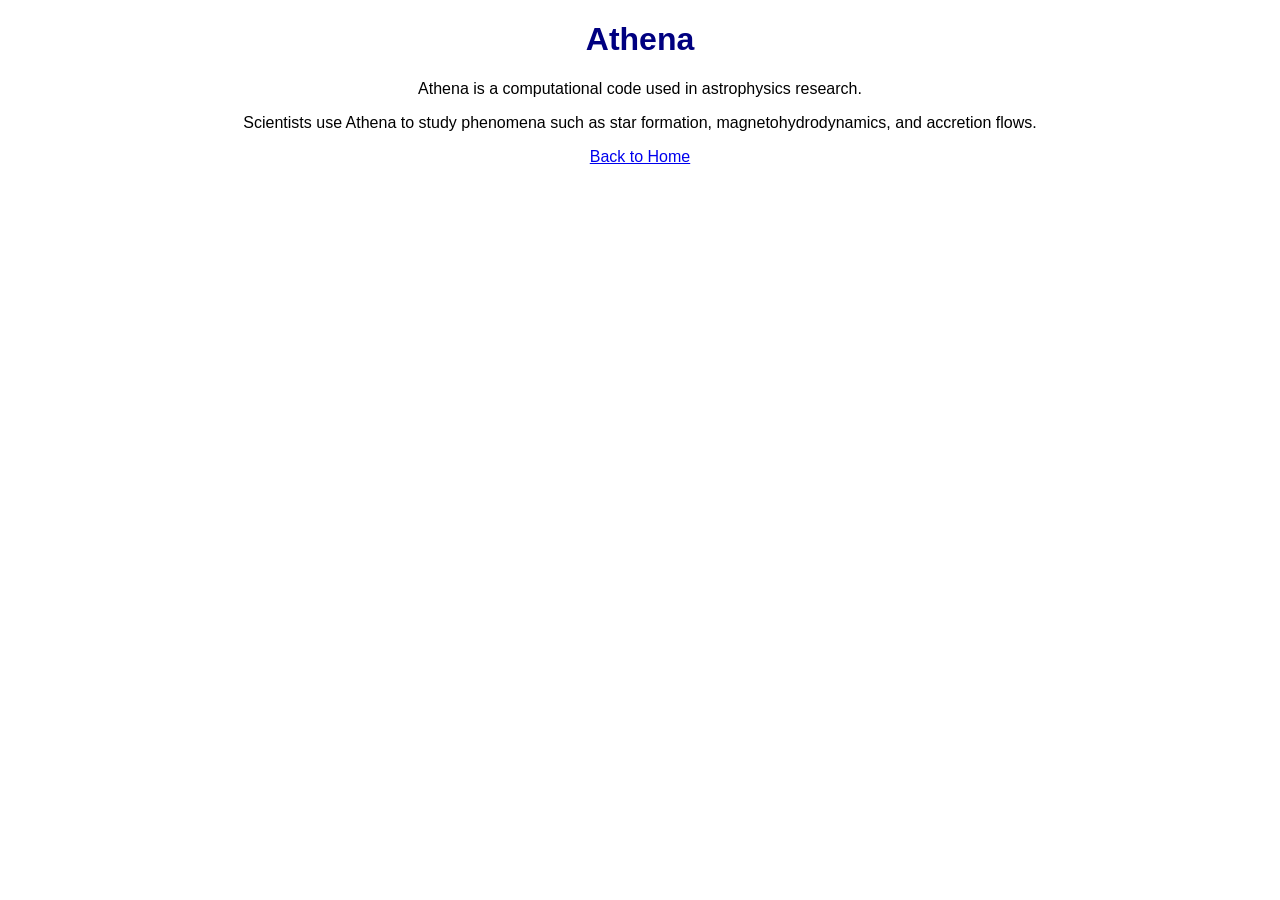
==== athena.html @ a4457a25 "Create athena.html" ====
<!DOCTYPE html>
<html>

<head>
    <title>Athena</title>
    <link rel="stylesheet" href="styles.css">
</head>

<body>

    <h1>Athena</h1>

    <p>
        Athena is a computational code used in astrophysics research.
    </p>

    <p>
        Scientists use Athena to study phenomena such as
        star formation, magnetohydrodynamics, and accretion flows.
    </p>

    <a href="index.html">
        Back to Home
    </a>

</body>

</html>
---- styles.css ----
body {
    text-align: center;
    font-family: Arial;
}

h1 {
    color: navy;
}
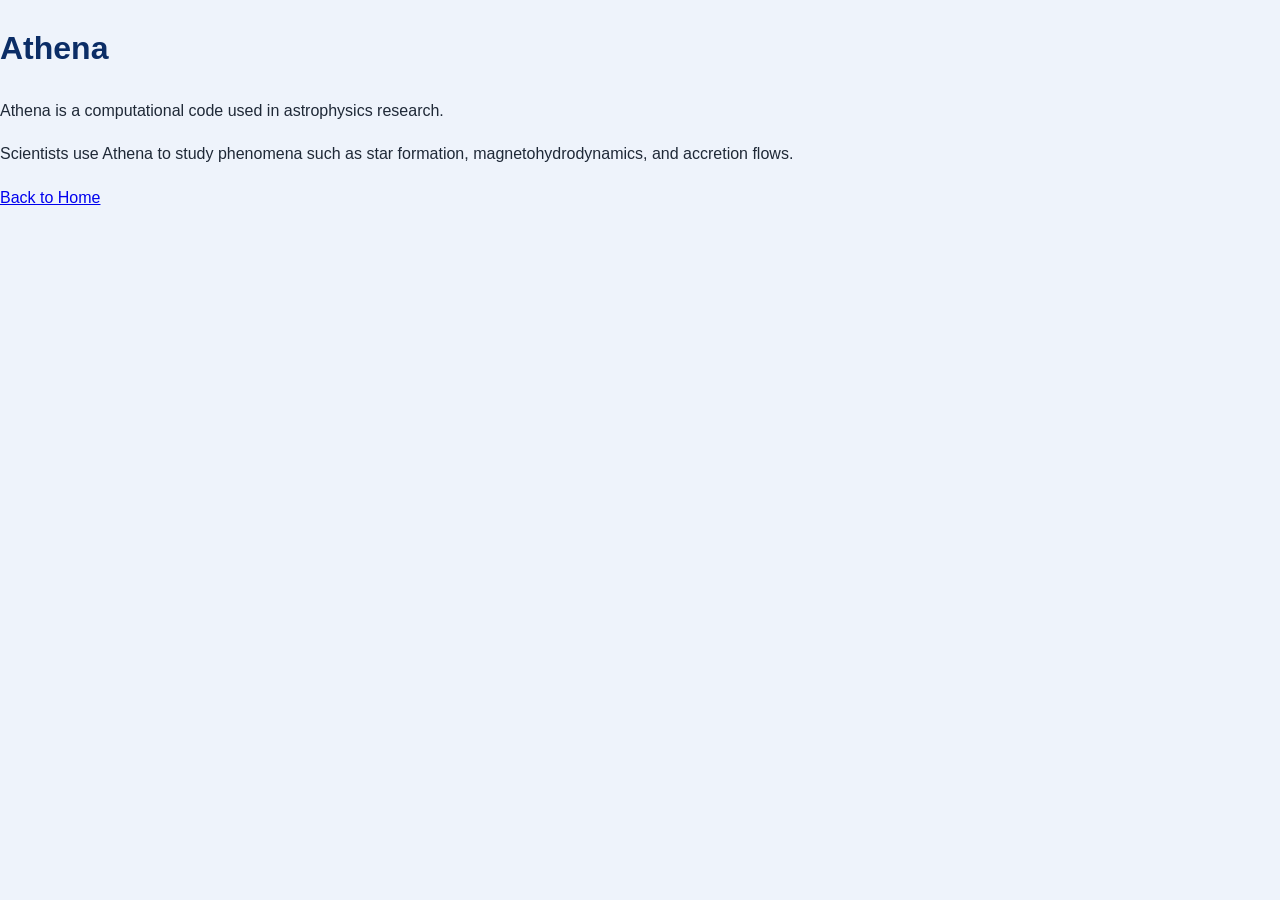
==== commit c18273a9: "Week 5 Stars module quiz updated" ====
--- a/athena.html
+++ b/athena.html
@@ -2,6 +2,7 @@
 <html>
 
 <head>
+    <meta charset="UTF-8">
     <title>Athena</title>
     <link rel="stylesheet" href="styles.css">
 </head>
--- a/styles.css
+++ b/styles.css
@@ -1,8 +1,252 @@
+* {
+    box-sizing: border-box;
+}
+
 body {
+    margin: 0;
+    font-family: Arial, Helvetica, sans-serif;
+    background: #eef3fb;
+    color: #1f2937;
+    line-height: 1.7;
+}
+
+.top-nav {
+    background: #0b2d66;
+    color: white;
+    padding: 14px 28px;
+    display: flex;
+    justify-content: space-between;
+    align-items: center;
+}
+
+.top-nav a {
+    color: white;
+    margin-left: 15px;
+    text-decoration: none;
+}
+
+.brand {
+    font-size: 20px;
+    font-weight: bold;
+}
+
+.course-layout {
+    display: grid;
+    grid-template-columns: 260px 1fr;
+    gap: 24px;
+    width: 94%;
+    max-width: 1250px;
+    margin: 28px auto;
+}
+
+.sidebar {
+    background: white;
+    border-radius: 14px;
+    padding: 20px;
+    box-shadow: 0 0 14px rgba(0,0,0,0.08);
+    height: fit-content;
+    position: sticky;
+    top: 20px;
+}
+
+.sidebar a {
+    display: block;
+    padding: 10px 12px;
+    margin: 6px 0;
+    color: #22314d;
+    border-radius: 8px;
+    text-decoration: none;
+    font-weight: bold;
+}
+
+.sidebar a:hover {
+    background: #edf4ff;
+}
+
+.quiz-link {
+    background: #123a7d;
+    color: white !important;
     text-align: center;
-    font-family: Arial;
+    margin-top: 18px !important;
+}
+
+.content {
+    background: white;
+    border-radius: 14px;
+    padding: 34px;
+    box-shadow: 0 0 14px rgba(0,0,0,0.08);
+}
+
+.hero {
+    background: linear-gradient(135deg, #0b2d66, #285cc4);
+    color: white;
+    padding: 34px;
+    border-radius: 14px;
 }
 
 h1 {
-    color: navy;
-}
+    color: #0b2d66;
+}
+
+.hero h1 {
+    color: white;
+}
+
+h2 {
+    color: #123a7d;
+    border-bottom: 2px solid #d7e5ff;
+    padding-bottom: 8px;
+    margin-top: 42px;
+}
+
+.info-grid {
+    display: grid;
+    grid-template-columns: repeat(3, 1fr);
+    gap: 14px;
+    margin: 25px 0;
+}
+
+.info-card, .callout, .warning-callout, .resource-list {
+    border-radius: 12px;
+    padding: 18px;
+}
+
+.info-card {
+    background: #f5f8ff;
+    border: 1px solid #d8e6ff;
+}
+
+.callout {
+    background: #edf4ff;
+    border-left: 6px solid #2f6fdd;
+}
+
+.warning-callout {
+    background: #fff7ed;
+    border-left: 6px solid #f59e0b;
+}
+
+.lesson-image {
+    display: block;
+    width: 100%;
+    max-width: 750px;
+    margin: 24px auto 8px;
+    border-radius: 12px;
+}
+
+.caption {
+    text-align: center;
+    color: #5b6472;
+    font-size: 14px;
+}
+
+table {
+    width: 100%;
+    border-collapse: collapse;
+}
+
+th {
+    background: #123a7d;
+    color: white;
+}
+
+th, td {
+    border: 1px solid #d7e5ff;
+    padding: 11px;
+}
+
+.button-row {
+    display: flex;
+    justify-content: space-between;
+    margin-top: 30px;
+}
+
+.button {
+    background: #123a7d;
+    color: white;
+    padding: 13px 20px;
+    border-radius: 9px;
+    text-decoration: none;
+    font-weight: bold;
+}
+
+.secondary-button {
+    background: #e7efff;
+    color: #123a7d;
+}
+
+.option {
+    display: flex;
+    align-items: center;
+    gap: 10px;
+    margin: 12px 0;
+    padding: 12px;
+    background: white;
+    border: 1px solid #d7e5ff;
+    border-radius: 10px;
+}
+
+.option input {
+    width: auto;
+    margin: 0;
+}
+
+.feedback {
+    margin-top: 14px;
+    padding: 14px;
+    border-radius: 10px;
+    display: none;
+}
+
+.feedback.correct {
+    background: #ecfdf3;
+    border-left: 5px solid #16a34a;
+}
+
+.feedback.incorrect {
+    background: #fff1f2;
+    border-left: 5px solid #dc2626;
+}
+
+@media (max-width: 850px) {
+    .course-layout {
+        grid-template-columns: 1fr;
+    }
+
+    .sidebar {
+        position: static;
+    }
+
+    .info-grid {
+        grid-template-columns: 1fr;
+    }
+}
+/* Better quiz answer layout */
+.option {
+    display: flex;
+    align-items: flex-start;
+    gap: 12px;
+    padding: 12px 14px;
+    margin: 10px 0;
+    background: white;
+    border: 1px solid #d7e5ff;
+    border-radius: 10px;
+    cursor: pointer;
+    text-align: left;
+    font-weight: normal;
+}
+
+.option input[type="radio"] {
+    width: auto;
+    margin-top: 6px;
+    flex-shrink: 0;
+}
+
+.option:hover {
+    background: #edf4ff;
+    border-color: #8bb7ff;
+}
+
+.question {
+    text-align: left;
+}
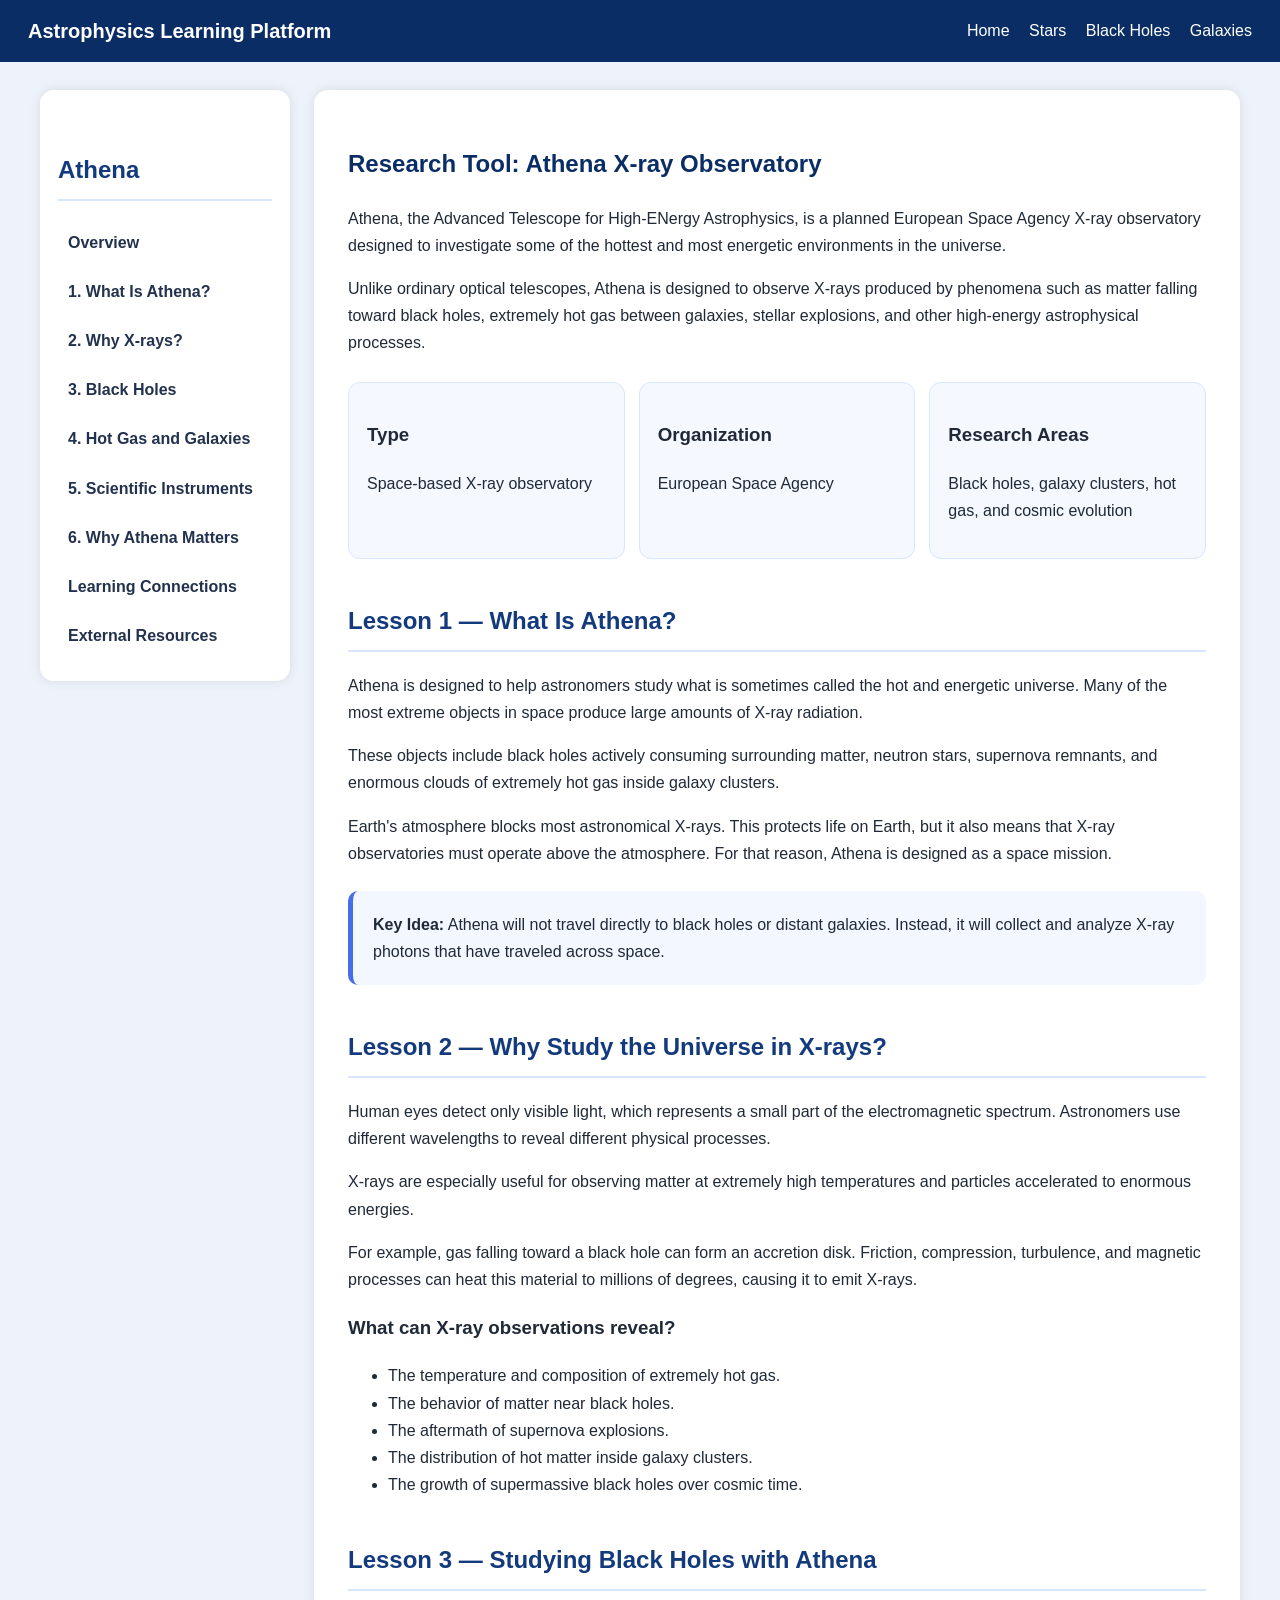
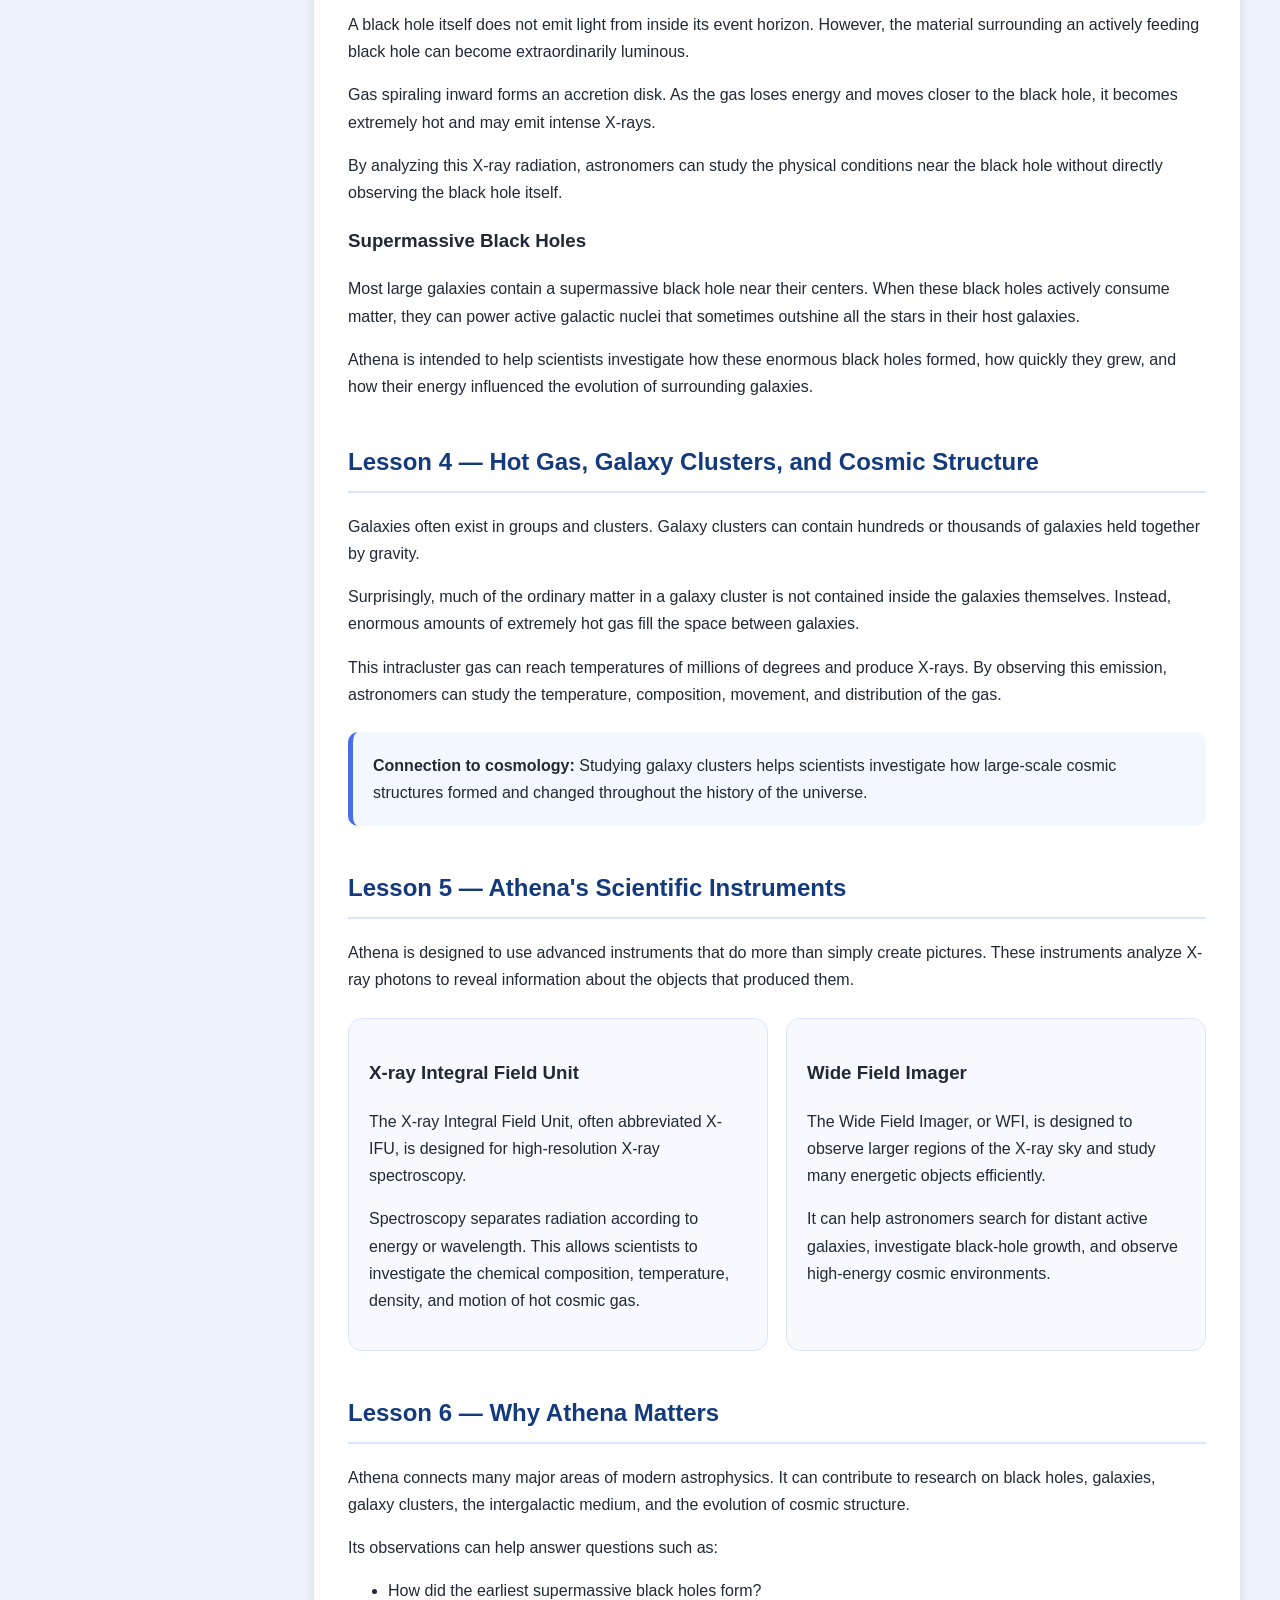
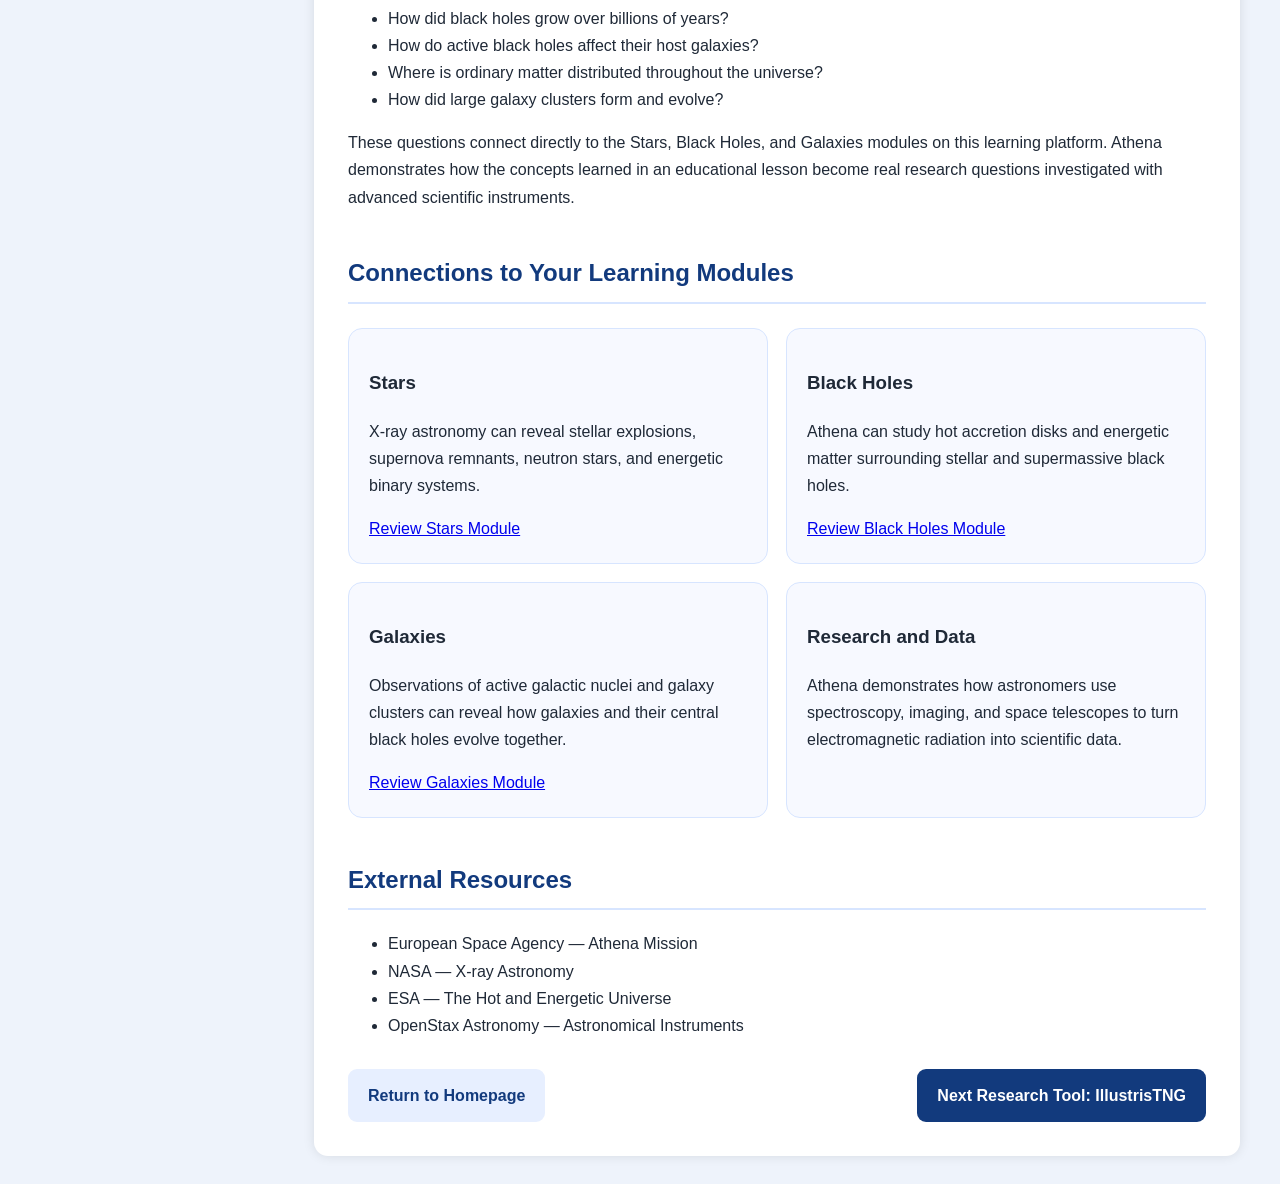
==== commit 0410da2e: "Week 7 final improvements and testing" ====
--- a/athena.html
+++ b/athena.html
@@ -3,27 +3,697 @@
 
 <head>
     <meta charset="UTF-8">
-    <title>Athena</title>
-    <link rel="stylesheet" href="styles.css">
+
+    <title>Athena X-ray Observatory | Astrophysics Learning Platform</title>
+
+    <link rel="stylesheet" href="styles.css?v=99">
+
+    <style>
+
+        .course-layout {
+            display: flex !important;
+            align-items: flex-start;
+            gap: 24px;
+            width: 94%;
+            max-width: 1200px;
+            margin: 28px auto;
+        }
+
+        .sidebar {
+            width: 250px !important;
+            min-width: 250px;
+            background: white;
+            border-radius: 14px;
+            padding: 18px;
+            box-shadow: 0 0 12px rgba(0, 0, 0, 0.1);
+            position: sticky;
+            top: 20px;
+        }
+
+        .sidebar a {
+            display: block !important;
+            padding: 8px 10px;
+            margin: 6px 0;
+            color: #22314d;
+            border-radius: 8px;
+            text-decoration: none;
+            font-weight: bold;
+        }
+
+        .sidebar a:hover {
+            background: #edf4ff;
+        }
+
+        .content {
+            flex: 1;
+            background: white;
+            border-radius: 14px;
+            padding: 34px;
+            box-shadow: 0 0 12px rgba(0, 0, 0, 0.1);
+        }
+
+        .mission-card {
+            background: #f3f7ff;
+            border-left: 5px solid #456ee8;
+            border-radius: 10px;
+            padding: 20px;
+            margin: 24px 0;
+        }
+
+        .science-grid {
+            display: grid;
+            grid-template-columns: repeat(2, minmax(0, 1fr));
+            gap: 18px;
+            margin: 24px 0;
+        }
+
+        .science-card {
+            background: #f7f9ff;
+            border: 1px solid #d7e5ff;
+            border-radius: 14px;
+            padding: 20px;
+        }
+
+        .lesson-image {
+            display: block;
+            width: 70% !important;
+            max-width: 500px !important;
+            height: auto;
+            margin: 20px auto 8px;
+            border-radius: 10px;
+        }
+
+        @media (max-width: 850px) {
+
+            .course-layout {
+                display: block !important;
+            }
+
+            .sidebar {
+                width: auto !important;
+                position: static;
+                margin-bottom: 20px;
+            }
+
+            .science-grid {
+                grid-template-columns: 1fr;
+            }
+
+            .lesson-image {
+                width: 100% !important;
+            }
+        }
+
+    </style>
+
 </head>
 
+
 <body>
 
-    <h1>Athena</h1>
-
-    <p>
-        Athena is a computational code used in astrophysics research.
-    </p>
-
-    <p>
-        Scientists use Athena to study phenomena such as
-        star formation, magnetohydrodynamics, and accretion flows.
-    </p>
-
-    <a href="index.html">
-        Back to Home
-    </a>
+
+<nav class="top-nav">
+
+    <div class="brand">
+        Astrophysics Learning Platform
+    </div>
+
+    <div>
+        <a href="index.html">Home</a>
+        <a href="stars.html">Stars</a>
+        <a href="blackholes.html">Black Holes</a>
+        <a href="galaxies.html">Galaxies</a>
+    </div>
+
+</nav>
+
+
+<div class="course-layout">
+
+
+    <!-- SIDEBAR -->
+
+    <aside class="sidebar">
+
+        <h2>Athena</h2>
+
+        <a href="#overview">Overview</a>
+
+        <a href="#lesson1">
+            1. What Is Athena?
+        </a>
+
+        <a href="#lesson2">
+            2. Why X-rays?
+        </a>
+
+        <a href="#lesson3">
+            3. Black Holes
+        </a>
+
+        <a href="#lesson4">
+            4. Hot Gas and Galaxies
+        </a>
+
+        <a href="#lesson5">
+            5. Scientific Instruments
+        </a>
+
+        <a href="#lesson6">
+            6. Why Athena Matters
+        </a>
+
+        <a href="#connections">
+            Learning Connections
+        </a>
+
+        <a href="#resources">
+            External Resources
+        </a>
+
+    </aside>
+
+
+    <!-- MAIN CONTENT -->
+
+    <main class="content">
+
+
+        <!-- OVERVIEW -->
+
+        <section id="overview">
+
+            <h1>
+                Research Tool: Athena X-ray Observatory
+            </h1>
+
+            <p>
+                Athena, the Advanced Telescope for High-ENergy
+                Astrophysics, is a planned European Space Agency
+                X-ray observatory designed to investigate some of
+                the hottest and most energetic environments in the
+                universe.
+            </p>
+
+            <p>
+                Unlike ordinary optical telescopes, Athena is designed
+                to observe X-rays produced by phenomena such as matter
+                falling toward black holes, extremely hot gas between
+                galaxies, stellar explosions, and other high-energy
+                astrophysical processes.
+            </p>
+
+        </section>
+
+
+        <div class="info-grid">
+
+            <div class="info-card">
+
+                <h3>Type</h3>
+
+                <p>
+                    Space-based X-ray observatory
+                </p>
+
+            </div>
+
+
+            <div class="info-card">
+
+                <h3>Organization</h3>
+
+                <p>
+                    European Space Agency
+                </p>
+
+            </div>
+
+
+            <div class="info-card">
+
+                <h3>Research Areas</h3>
+
+                <p>
+                    Black holes, galaxy clusters, hot gas,
+                    and cosmic evolution
+                </p>
+
+            </div>
+
+        </div>
+
+
+        <!-- LESSON 1 -->
+
+        <section id="lesson1">
+
+            <h2>
+                Lesson 1 — What Is Athena?
+            </h2>
+
+            <p>
+                Athena is designed to help astronomers study what is
+                sometimes called the hot and energetic universe. Many
+                of the most extreme objects in space produce large
+                amounts of X-ray radiation.
+            </p>
+
+            <p>
+                These objects include black holes actively consuming
+                surrounding matter, neutron stars, supernova remnants,
+                and enormous clouds of extremely hot gas inside galaxy
+                clusters.
+            </p>
+
+            <p>
+                Earth's atmosphere blocks most astronomical X-rays.
+                This protects life on Earth, but it also means that
+                X-ray observatories must operate above the atmosphere.
+                For that reason, Athena is designed as a space mission.
+            </p>
+
+            <div class="mission-card">
+
+                <strong>Key Idea:</strong>
+
+                Athena will not travel directly to black holes or
+                distant galaxies. Instead, it will collect and analyze
+                X-ray photons that have traveled across space.
+
+            </div>
+
+        </section>
+
+
+        <!-- LESSON 2 -->
+
+        <section id="lesson2">
+
+            <h2>
+                Lesson 2 — Why Study the Universe in X-rays?
+            </h2>
+
+            <p>
+                Human eyes detect only visible light, which represents
+                a small part of the electromagnetic spectrum.
+                Astronomers use different wavelengths to reveal
+                different physical processes.
+            </p>
+
+            <p>
+                X-rays are especially useful for observing matter at
+                extremely high temperatures and particles accelerated
+                to enormous energies.
+            </p>
+
+            <p>
+                For example, gas falling toward a black hole can form
+                an accretion disk. Friction, compression, turbulence,
+                and magnetic processes can heat this material to
+                millions of degrees, causing it to emit X-rays.
+            </p>
+
+            <h3>
+                What can X-ray observations reveal?
+            </h3>
+
+            <ul>
+
+                <li>
+                    The temperature and composition of extremely hot gas.
+                </li>
+
+                <li>
+                    The behavior of matter near black holes.
+                </li>
+
+                <li>
+                    The aftermath of supernova explosions.
+                </li>
+
+                <li>
+                    The distribution of hot matter inside galaxy clusters.
+                </li>
+
+                <li>
+                    The growth of supermassive black holes over cosmic time.
+                </li>
+
+            </ul>
+
+        </section>
+
+
+        <!-- LESSON 3 -->
+
+        <section id="lesson3">
+
+            <h2>
+                Lesson 3 — Studying Black Holes with Athena
+            </h2>
+
+            <p>
+                A black hole itself does not emit light from inside its
+                event horizon. However, the material surrounding an
+                actively feeding black hole can become extraordinarily
+                luminous.
+            </p>
+
+            <p>
+                Gas spiraling inward forms an accretion disk. As the
+                gas loses energy and moves closer to the black hole,
+                it becomes extremely hot and may emit intense X-rays.
+            </p>
+
+            <p>
+                By analyzing this X-ray radiation, astronomers can study
+                the physical conditions near the black hole without
+                directly observing the black hole itself.
+            </p>
+
+            <h3>
+                Supermassive Black Holes
+            </h3>
+
+            <p>
+                Most large galaxies contain a supermassive black hole
+                near their centers. When these black holes actively
+                consume matter, they can power active galactic nuclei
+                that sometimes outshine all the stars in their host
+                galaxies.
+            </p>
+
+            <p>
+                Athena is intended to help scientists investigate how
+                these enormous black holes formed, how quickly they
+                grew, and how their energy influenced the evolution
+                of surrounding galaxies.
+            </p>
+
+        </section>
+
+
+        <!-- LESSON 4 -->
+
+        <section id="lesson4">
+
+            <h2>
+                Lesson 4 — Hot Gas, Galaxy Clusters, and Cosmic Structure
+            </h2>
+
+            <p>
+                Galaxies often exist in groups and clusters. Galaxy
+                clusters can contain hundreds or thousands of galaxies
+                held together by gravity.
+            </p>
+
+            <p>
+                Surprisingly, much of the ordinary matter in a galaxy
+                cluster is not contained inside the galaxies themselves.
+                Instead, enormous amounts of extremely hot gas fill the
+                space between galaxies.
+            </p>
+
+            <p>
+                This intracluster gas can reach temperatures of millions
+                of degrees and produce X-rays. By observing this emission,
+                astronomers can study the temperature, composition,
+                movement, and distribution of the gas.
+            </p>
+
+            <div class="mission-card">
+
+                <strong>Connection to cosmology:</strong>
+
+                Studying galaxy clusters helps scientists investigate
+                how large-scale cosmic structures formed and changed
+                throughout the history of the universe.
+
+            </div>
+
+        </section>
+
+
+        <!-- LESSON 5 -->
+
+        <section id="lesson5">
+
+            <h2>
+                Lesson 5 — Athena's Scientific Instruments
+            </h2>
+
+            <p>
+                Athena is designed to use advanced instruments that do
+                more than simply create pictures. These instruments
+                analyze X-ray photons to reveal information about the
+                objects that produced them.
+            </p>
+
+
+            <div class="science-grid">
+
+
+                <div class="science-card">
+
+                    <h3>
+                        X-ray Integral Field Unit
+                    </h3>
+
+                    <p>
+                        The X-ray Integral Field Unit, often abbreviated
+                        X-IFU, is designed for high-resolution X-ray
+                        spectroscopy.
+                    </p>
+
+                    <p>
+                        Spectroscopy separates radiation according to
+                        energy or wavelength. This allows scientists to
+                        investigate the chemical composition,
+                        temperature, density, and motion of hot cosmic gas.
+                    </p>
+
+                </div>
+
+
+                <div class="science-card">
+
+                    <h3>
+                        Wide Field Imager
+                    </h3>
+
+                    <p>
+                        The Wide Field Imager, or WFI, is designed to
+                        observe larger regions of the X-ray sky and study
+                        many energetic objects efficiently.
+                    </p>
+
+                    <p>
+                        It can help astronomers search for distant active
+                        galaxies, investigate black-hole growth, and
+                        observe high-energy cosmic environments.
+                    </p>
+
+                </div>
+
+
+            </div>
+
+        </section>
+
+
+        <!-- LESSON 6 -->
+
+        <section id="lesson6">
+
+            <h2>
+                Lesson 6 — Why Athena Matters
+            </h2>
+
+            <p>
+                Athena connects many major areas of modern astrophysics.
+                It can contribute to research on black holes, galaxies,
+                galaxy clusters, the intergalactic medium, and the
+                evolution of cosmic structure.
+            </p>
+
+            <p>
+                Its observations can help answer questions such as:
+            </p>
+
+            <ul>
+
+                <li>
+                    How did the earliest supermassive black holes form?
+                </li>
+
+                <li>
+                    How did black holes grow over billions of years?
+                </li>
+
+                <li>
+                    How do active black holes affect their host galaxies?
+                </li>
+
+                <li>
+                    Where is ordinary matter distributed throughout
+                    the universe?
+                </li>
+
+                <li>
+                    How did large galaxy clusters form and evolve?
+                </li>
+
+            </ul>
+
+            <p>
+                These questions connect directly to the Stars, Black
+                Holes, and Galaxies modules on this learning platform.
+                Athena demonstrates how the concepts learned in an
+                educational lesson become real research questions
+                investigated with advanced scientific instruments.
+            </p>
+
+        </section>
+
+
+        <!-- CONNECTIONS -->
+
+        <section id="connections">
+
+            <h2>
+                Connections to Your Learning Modules
+            </h2>
+
+
+            <div class="science-grid">
+
+
+                <div class="science-card">
+
+                    <h3>Stars</h3>
+
+                    <p>
+                        X-ray astronomy can reveal stellar explosions,
+                        supernova remnants, neutron stars, and energetic
+                        binary systems.
+                    </p>
+
+                    <a href="stars.html">
+                        Review Stars Module
+                    </a>
+
+                </div>
+
+
+                <div class="science-card">
+
+                    <h3>Black Holes</h3>
+
+                    <p>
+                        Athena can study hot accretion disks and energetic
+                        matter surrounding stellar and supermassive black holes.
+                    </p>
+
+                    <a href="blackholes.html">
+                        Review Black Holes Module
+                    </a>
+
+                </div>
+
+
+                <div class="science-card">
+
+                    <h3>Galaxies</h3>
+
+                    <p>
+                        Observations of active galactic nuclei and galaxy
+                        clusters can reveal how galaxies and their central
+                        black holes evolve together.
+                    </p>
+
+                    <a href="galaxies.html">
+                        Review Galaxies Module
+                    </a>
+
+                </div>
+
+
+                <div class="science-card">
+
+                    <h3>Research and Data</h3>
+
+                    <p>
+                        Athena demonstrates how astronomers use
+                        spectroscopy, imaging, and space telescopes to
+                        turn electromagnetic radiation into scientific data.
+                    </p>
+
+                </div>
+
+
+            </div>
+
+        </section>
+
+
+        <!-- RESOURCES -->
+
+        <section id="resources">
+
+            <h2>
+                External Resources
+            </h2>
+
+            <ul>
+
+                <li>
+                    European Space Agency — Athena Mission
+                </li>
+
+                <li>
+                    NASA — X-ray Astronomy
+                </li>
+
+                <li>
+                    ESA — The Hot and Energetic Universe
+                </li>
+
+                <li>
+                    OpenStax Astronomy — Astronomical Instruments
+                </li>
+
+            </ul>
+
+        </section>
+
+
+        <!-- NAVIGATION -->
+
+        <div class="button-row">
+
+            <a
+                class="button secondary-button"
+                href="index.html"
+            >
+                Return to Homepage
+            </a>
+
+            <a
+                class="button"
+                href="tng.html"
+            >
+                Next Research Tool: IllustrisTNG
+            </a>
+
+        </div>
+
+
+    </main>
+
+</div>
+
 
 </body>
 
-</html>
+</html>
--- a/styles.css
+++ b/styles.css
@@ -249,4 +249,218 @@
 
 .question {
     text-align: left;
+}
+/* Homepage */
+
+.home-container {
+    width: 92%;
+    max-width: 1100px;
+    margin: 0 auto;
+    text-align: center;
+}
+
+.home-container ul {
+    list-style-position: inside;
+    padding-left: 0;
+}
+
+.dashboard {
+    width: 100%;
+    margin: 35px auto;
+    text-align: center;
+}
+
+.progress-grid {
+    display: grid;
+    grid-template-columns: repeat(5, 1fr);
+    gap: 15px;
+}
+
+.progress-card {
+    background: white;
+    padding: 18px;
+    border-radius: 14px;
+    border: 1px solid #d7e5ff;
+    box-shadow: 0 3px 12px rgba(0, 0, 0, 0.08);
+}
+
+.progress-card h3 {
+    color: #123a7d;
+    margin-top: 0;
+}
+
+@media (max-width: 900px) {
+    .progress-grid {
+        grid-template-columns: repeat(2, 1fr);
+    }
+}
+
+@media (max-width: 550px) {
+    .progress-grid {
+        grid-template-columns: 1fr;
+    }
+}
+/* AstroBot rocket game */
+
+.rocket-game {
+    width: 90%;
+    max-width: 650px;
+    margin: 25px auto;
+    padding: 18px;
+    background: white;
+    border: 1px solid #d7e5ff;
+    border-radius: 14px;
+    text-align: center;
+}
+
+.rocket-game canvas {
+    width: 100%;
+    max-width: 600px;
+    border-radius: 10px;
+}
+
+.hidden {
+    display: none !important;
+}
+/* ---------- HOMEPAGE ---------- */
+
+.home-container {
+    width: 92%;
+    max-width: 1100px;
+    margin: 0 auto;
+    padding: 30px 0 60px;
+    text-align: center;
+}
+
+.home-container section {
+    margin: 38px auto;
+}
+
+.module-grid {
+    display: grid;
+    grid-template-columns: repeat(2, minmax(0, 1fr));
+    gap: 22px;
+    margin-top: 22px;
+}
+
+.module-card {
+    background: white;
+    border: 1px solid #d7e5ff;
+    border-radius: 16px;
+    padding: 24px;
+    text-align: center;
+    box-shadow: 0 5px 16px rgba(0, 0, 0, 0.08);
+}
+
+.module-card h3 {
+    color: #123a7d;
+    margin-top: 0;
+}
+
+/* ---------- XP DASHBOARD ---------- */
+
+.dashboard {
+    background: white;
+    border-radius: 18px;
+    padding: 25px;
+    box-shadow: 0 5px 16px rgba(0, 0, 0, 0.08);
+}
+
+.xp-bar-container {
+    width: 100%;
+    height: 24px;
+    background: #e4e9f4;
+    border-radius: 999px;
+    overflow: hidden;
+    margin: 12px 0;
+}
+
+.xp-bar-fill {
+    width: 0%;
+    height: 100%;
+    background: linear-gradient(90deg, #5f7cff, #9a5cff);
+    border-radius: 999px;
+    transition: width 0.5s ease;
+}
+
+.progress-grid {
+    display: grid;
+    grid-template-columns: repeat(4, minmax(0, 1fr));
+    gap: 15px;
+    margin-top: 22px;
+}
+
+.progress-card {
+    background: #f7f9ff;
+    border: 1px solid #d7e5ff;
+    padding: 18px;
+    border-radius: 14px;
+    text-align: center;
+}
+
+.badge {
+    display: inline-block;
+    padding: 7px 12px;
+    margin: 4px;
+    border-radius: 999px;
+    background: #efe9ff;
+    color: #4c2f8f;
+    font-weight: bold;
+}
+
+/* ---------- ASTROBOT ---------- */
+
+.astrobot-section {
+    background: white;
+    padding: 28px;
+    border-radius: 18px;
+    box-shadow: 0 5px 16px rgba(0, 0, 0, 0.08);
+    text-align: center;
+}
+
+.chat-controls {
+    display: flex;
+    justify-content: center;
+    gap: 10px;
+    flex-wrap: wrap;
+    margin: 18px 0;
+}
+
+.chat-controls input {
+    width: min(500px, 90%);
+}
+
+#response {
+    max-width: 800px;
+    min-height: 55px;
+    margin: 15px auto;
+    text-align: left;
+}
+
+.rocket-game {
+    width: 90%;
+    max-width: 650px;
+    margin: 25px auto;
+    padding: 18px;
+    background: #f7f9ff;
+    border: 1px solid #d7e5ff;
+    border-radius: 14px;
+    text-align: center;
+}
+
+.rocket-game canvas {
+    width: 100%;
+    max-width: 600px;
+    border-radius: 10px;
+}
+
+.hidden {
+    display: none !important;
+}
+
+@media (max-width: 800px) {
+    .module-grid,
+    .progress-grid {
+        grid-template-columns: 1fr;
+    }
 }
